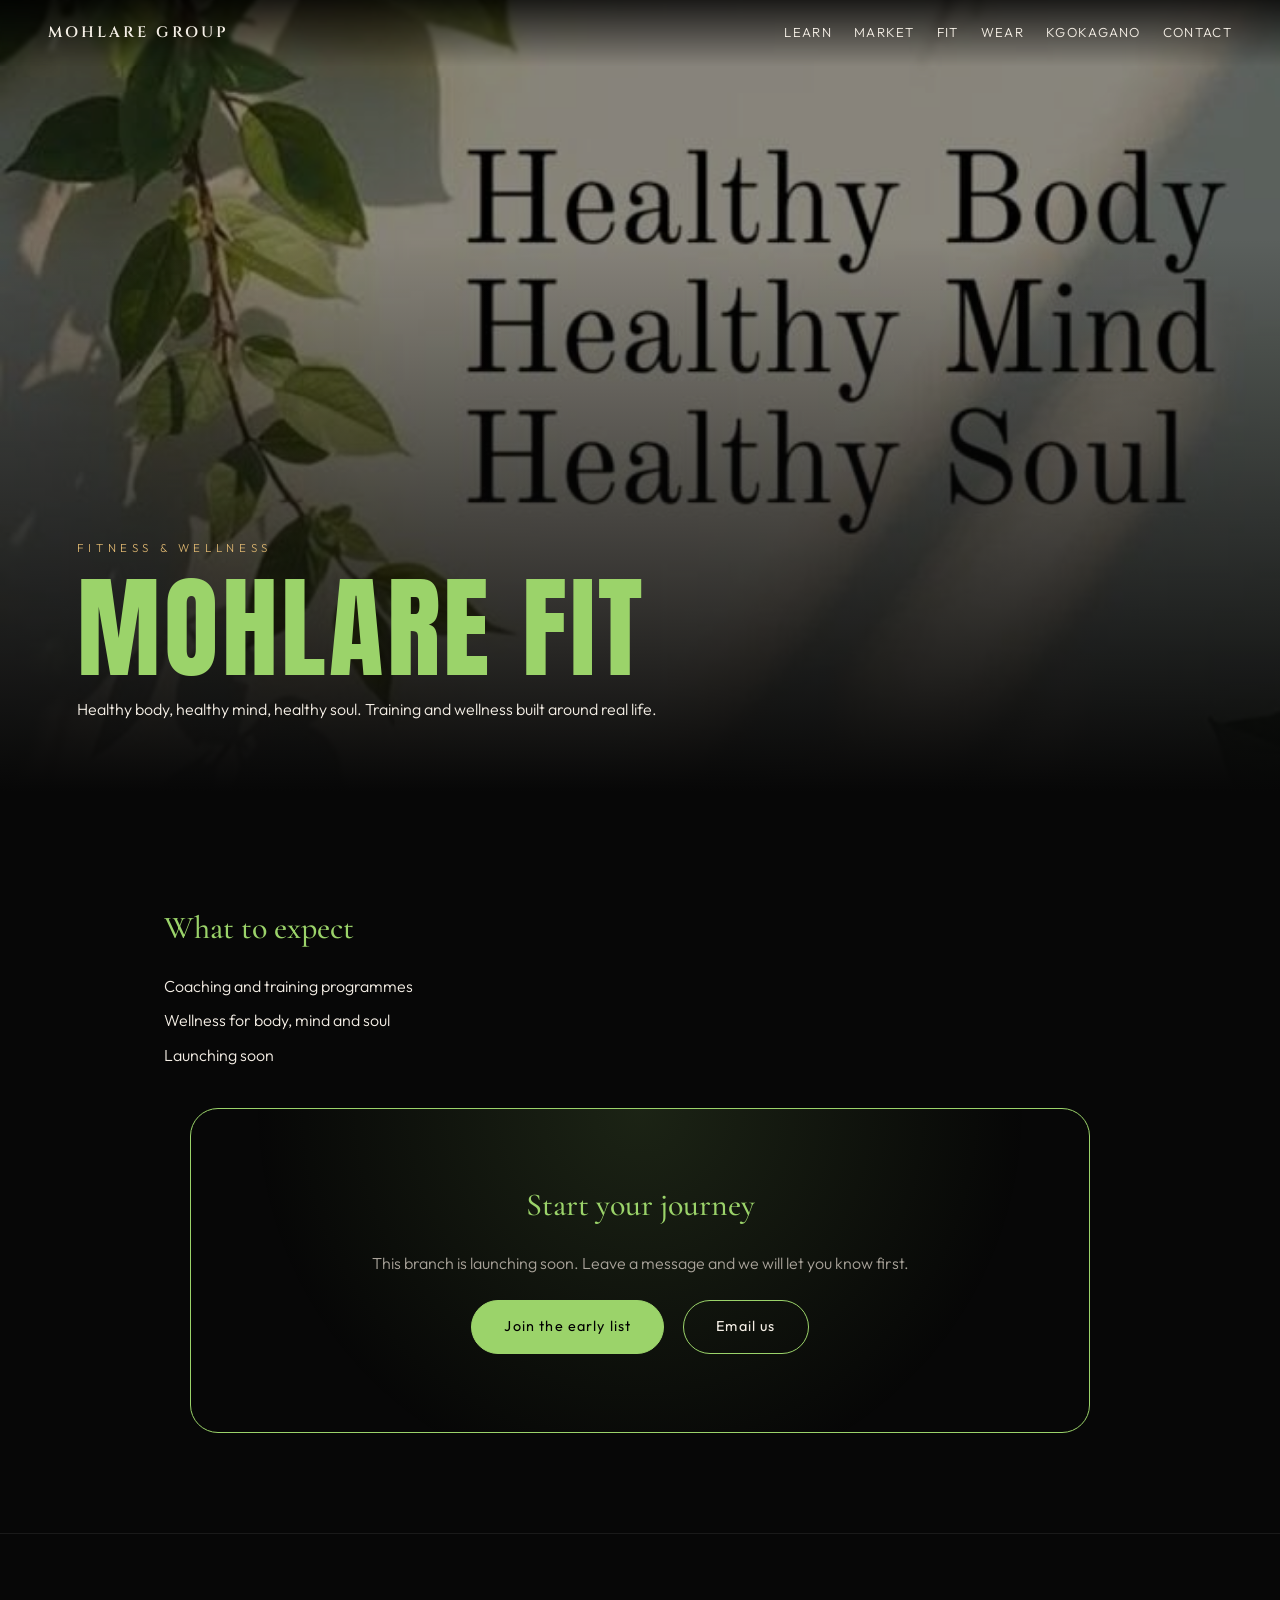
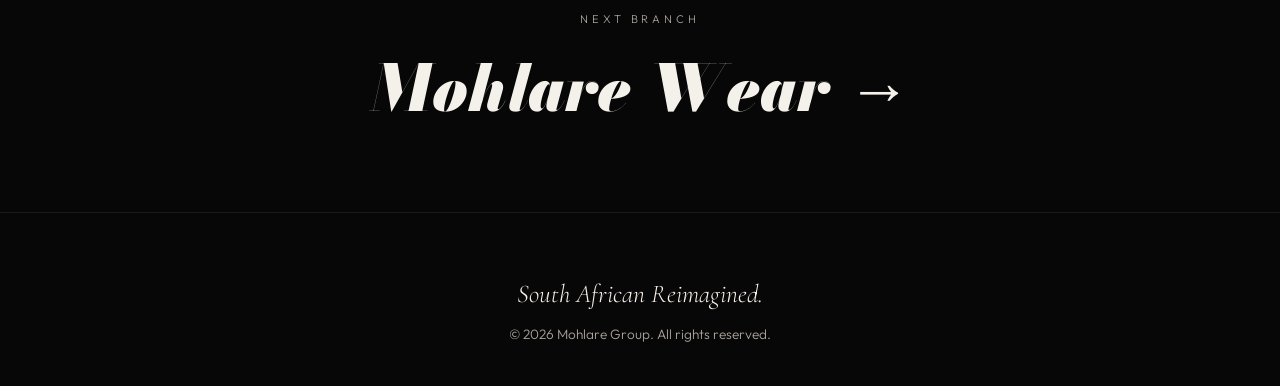
==== fit.html @ c8f8142b "Add files via upload" ====
<!DOCTYPE html>
<html lang="en-ZA"><head><meta charset="utf-8">
<meta name="viewport" content="width=device-width,initial-scale=1,viewport-fit=cover">
<title>Mohlare Fit | Mohlare Group</title><meta name="description" content="Healthy body, healthy mind, healthy soul. Training and wellness built around real life.">
<meta property="og:title" content="Mohlare Fit | Mohlare Group"><meta property="og:description" content="Healthy body, healthy mind, healthy soul. Training and wellness built around real life."><meta property="og:type" content="website">
<meta name="theme-color" content="#070707">
<link rel="preconnect" href="https://fonts.googleapis.com"><link rel="preconnect" href="https://fonts.gstatic.com" crossorigin>
<link href="https://fonts.googleapis.com/css2?family=Anton&family=Bodoni+Moda:ital,wght@1,900&family=Cinzel:wght@600&family=Cormorant+Garamond:ital,wght@0,500;1,500&family=Fraunces:wght@600&family=Oswald:wght@700&family=Outfit:wght@300;400&family=Space+Grotesk:wght@700&display=swap" rel="stylesheet"><link rel="stylesheet" href="style.css"></head><body><header class="top"><a class="logo" href="index.html#divisions">MOHLARE GROUP</a>
<nav><a href="learn.html">Learn</a><a href="market.html">Market</a><a href="fit.html">Fit</a><a href="wear.html">Wear</a><a href="kgokagano.html">Kgokagano</a><a href="index.html#contact">Contact</a></nav></header><main class="d-fit"><section class="dhero"><img src="img/fit.jpg" alt="Mohlare Fit"><div>
<div class="eyebrow">Fitness & Wellness</div><h1 class="f-fit">Mohlare Fit</h1><p>Healthy body, healthy mind, healthy soul. Training and wellness built around real life.</p></div></section><div class="wrap"><h3 class="rv">What to expect</h3><ul class="rv" style="list-style:none;display:grid;gap:8px"><li>Coaching and training programmes</li><li>Wellness for body, mind and soul</li><li>Launching soon</li></ul><div class="cta rv"><h3>Start your journey</h3><p style="color:var(--mute);margin-bottom:16px">This branch is launching soon. Leave a message and we will let you know first.</p>
<a class="btn solid" target="_blank" rel="noopener" href="https://wa.me/27631340328?text=Hi%20Mohlare%20Group,%20I%20am%20interested%20in%20Mohlare%20Fit">Join the early list</a>
<a class="btn" href="mailto:hx16mane@gmail.com?subject=Mohlare%20Fit">Email us</a></div></div>
<a class="next" href="wear.html"><small>Next branch</small><span class="f-wear" style="--accent:#f4f0ea">Mohlare Wear &rarr;</span></a></main><footer><div class="tagline">South African Reimagined.</div>
<p>&copy; 2026 Mohlare Group. All rights reserved.</p></footer><script src="app.js"></script></body></html>
---- style.css ----
:root{--bg:#070707;--ink:#f5efe6;--mute:#a9a39a;--gold:#d8b26e;--accent:#d8b26e;--ease:cubic-bezier(.22,.61,.36,1);
--sans:'Outfit',system-ui,sans-serif;--serif:'Cormorant Garamond',Georgia,serif}
*{box-sizing:border-box;margin:0;padding:0}
html{scroll-behavior:smooth}
body{background:var(--bg);color:var(--ink);font-family:var(--sans);font-weight:300;line-height:1.65;overflow-x:hidden;opacity:0;animation:pin 1s var(--ease) .05s forwards;transition:opacity .45s ease}
body.leaving{opacity:0!important;animation:none}
@keyframes pin{to{opacity:1}}
a{color:inherit;text-decoration:none}
img{max-width:100%;display:block}
::selection{background:var(--gold);color:#000}

/* buttons */
.btn{display:inline-block;padding:14px 32px;border:1px solid var(--accent);color:var(--ink);border-radius:999px;font-weight:400;letter-spacing:.08em;font-size:.9rem;background:transparent;cursor:pointer;transition:transform .35s var(--ease),background .35s,color .35s,box-shadow .35s}
.btn:hover{transform:scale(1.07);background:var(--accent);color:#000;box-shadow:0 10px 40px color-mix(in srgb,var(--accent) 45%,transparent)}
.btn.solid{background:var(--accent);color:#000}
.btn.solid:hover{filter:brightness(1.12)}

/* ===== intro ===== */
#intro{position:fixed;inset:0;z-index:100;background:radial-gradient(70vmax 70vmax at 50% 55%,#1a1409,#000 70%);display:flex;flex-direction:column;align-items:center;justify-content:center;overflow:hidden;transition:opacity 1.2s ease,visibility 0s 1.2s}
#intro.gone{opacity:0;visibility:hidden}
#intro::before{content:"";position:absolute;inset:0;background:repeating-linear-gradient(0deg,#ffffff05 0 1px,transparent 1px 3px);pointer-events:none}
.stack{display:flex;align-items:center;gap:clamp(10px,2vw,28px);animation:pan 5s var(--ease) both}
@keyframes pan{from{transform:translateY(34vh)}to{transform:none}}
.name{font-family:'Cinzel','Cormorant Garamond',Georgia,serif;font-weight:600;font-size:clamp(1.5rem,5.4vw,4.9rem);letter-spacing:.14em;line-height:1.15;white-space:nowrap;color:#f6e9c8;text-shadow:0 0 22px #e9c97a66,0 0 60px #c8964a44;display:flex}
.name .m{display:inline-block;overflow:hidden;padding:.1em 0 .15em}
.name .m i{display:inline-block;font-style:normal;transform:translateY(115%);animation:rise 1.5s var(--ease) forwards;animation-delay:calc(var(--i)*.09s + .4s)}
.name .sp{width:.35em}
@keyframes rise{to{transform:none}}
.treewrap{position:relative;width:clamp(56px,10vw,130px);aspect-ratio:1}
.tree{width:100%;height:100%;overflow:visible;filter:drop-shadow(0 0 10px #fff6)}
.tree path{fill:none;stroke:#fff;stroke-width:2.4;stroke-linecap:round;stroke-linejoin:round;stroke-dasharray:1;stroke-dashoffset:1;animation:draw 2.4s ease forwards;animation-delay:calc(var(--d)*.3s + 2.2s)}
@keyframes draw{to{stroke-dashoffset:0}}
.star{position:absolute;right:-18%;top:-22%;width:48%;opacity:0;transform:scale(0) rotate(0);animation:glim 3.4s ease-in-out 3.9s infinite;filter:drop-shadow(0 0 12px #fff) drop-shadow(0 0 28px #fff)}
@keyframes glim{0%{opacity:0;transform:scale(0) rotate(0)}35%{opacity:1;transform:scale(1) rotate(90deg)}55%{opacity:.85;transform:scale(.75) rotate(135deg)}100%{opacity:0;transform:scale(0) rotate(180deg)}}
.bottom{position:absolute;bottom:7vh;left:0;right:0;text-align:center;display:flex;flex-direction:column;align-items:center;gap:8px}
.bottom>*{opacity:0;transform:translateY(24px);animation:up 1.6s var(--ease) forwards}
.welcome{font-family:var(--serif);font-style:italic;font-size:clamp(1.6rem,4vw,2.6rem);animation-delay:4.4s}
.tag{letter-spacing:.42em;text-transform:uppercase;font-size:.72rem;color:var(--gold);animation-delay:5s}
.bottom .btn{margin-top:18px;animation-delay:5.6s}
@keyframes up{to{opacity:1;transform:none}}

/* ===== header / footer ===== */
header.top{position:fixed;top:0;left:0;right:0;z-index:50;display:flex;justify-content:space-between;align-items:center;padding:18px clamp(18px,4vw,48px);background:linear-gradient(#000c,transparent);backdrop-filter:blur(2px)}
.logo{font-family:'Cinzel',Georgia,serif;letter-spacing:.2em;font-size:.95rem;font-weight:600}
header nav{display:flex;gap:22px;font-size:.82rem;letter-spacing:.1em;text-transform:uppercase}
header nav a{position:relative;padding:4px 0;transition:color .3s}
header nav a::after{content:"";position:absolute;left:0;bottom:0;height:1px;width:0;background:var(--gold);transition:width .4s var(--ease)}
header nav a:hover{color:var(--gold)}header nav a:hover::after{width:100%}
@media(max-width:700px){header nav a:not(:last-child){display:none}}
footer{padding:60px clamp(18px,5vw,64px) 40px;border-top:1px solid #ffffff14;text-align:center;color:var(--mute);font-size:.85rem}
footer .tagline{font-family:var(--serif);font-style:italic;font-size:1.6rem;color:var(--ink);margin-bottom:8px}

/* ===== home ===== */
.hero{min-height:100vh;display:flex;flex-direction:column;justify-content:center;align-items:center;text-align:center;padding:120px 24px 60px;background:radial-gradient(60vmax 40vmax at 50% 30%,#2a1f0d88,transparent),var(--bg)}
.hero h1{font-family:'Cinzel',Georgia,serif;font-weight:600;font-size:clamp(2.2rem,7vw,5.2rem);letter-spacing:.12em;line-height:1.15}
.hero p{max-width:46ch;margin:22px 0 34px;color:var(--mute);font-size:1.1rem}
.eyebrow{letter-spacing:.4em;text-transform:uppercase;font-size:.72rem;color:var(--gold);margin-bottom:18px}
.section-title{font-family:var(--serif);font-size:clamp(2rem,5vw,3.4rem);font-weight:500;text-align:center;margin:80px 0 50px}
.div{display:grid;grid-template-columns:1fr 1fr;min-height:70vh;max-width:1300px;margin:0 auto 40px;gap:0;align-items:stretch}
.div:nth-of-type(even) .pic{order:2}
.pic{position:relative;overflow:hidden;min-height:340px}
.pic img{width:100%;height:100%;object-fit:cover;transition:transform 1.6s var(--ease),filter .6s;filter:saturate(.9) brightness(.85)}
.div:hover .pic img{transform:scale(1.06);filter:none}
.pic::after{content:"";position:absolute;inset:0;background:linear-gradient(90deg,transparent 50%,var(--bg));pointer-events:none}
.div:nth-of-type(even) .pic::after{background:linear-gradient(270deg,transparent 50%,var(--bg))}
.txt{padding:clamp(28px,5vw,70px);display:flex;flex-direction:column;justify-content:center;gap:16px}
.txt h2{font-size:clamp(2.2rem,5vw,3.8rem);line-height:1.05;color:var(--accent)}
.txt .lead{color:var(--mute)}
.txt ul{list-style:none;display:grid;gap:6px}
.txt li::before{content:"\2726";color:var(--accent);margin-right:10px;font-size:.8em}
.badge{align-self:flex-start;font-size:.7rem;letter-spacing:.25em;text-transform:uppercase;padding:5px 14px;border:1px solid var(--accent);border-radius:99px;color:var(--accent)}
.badge.live{background:var(--accent);color:#000}
.txt .btn{align-self:flex-start;margin-top:8px}
@media(max-width:820px){.div{grid-template-columns:1fr}.div:nth-of-type(even) .pic{order:0}.pic::after{background:linear-gradient(transparent 50%,var(--bg))!important}}
.contact{max-width:900px;margin:90px auto;padding:0 24px;text-align:center}
.cards{display:grid;grid-template-columns:repeat(auto-fit,minmax(220px,1fr));gap:18px;margin-top:34px}
.card{padding:26px;border:1px solid #ffffff1c;border-radius:18px;background:#ffffff08;transition:transform .4s var(--ease),border-color .4s}
.card:hover{transform:translateY(-6px);border-color:var(--gold)}
.card b{display:block;color:var(--gold);font-weight:400;letter-spacing:.15em;font-size:.72rem;text-transform:uppercase;margin-bottom:6px}

/* ===== division pages ===== */
.dhero{position:relative;min-height:88vh;display:flex;align-items:flex-end;padding:140px clamp(20px,6vw,90px) 70px;overflow:hidden}
.dhero img{position:absolute;inset:0;width:100%;height:100%;object-fit:cover;filter:brightness(.55);animation:kb 18s ease-in-out infinite alternate}
@keyframes kb{to{transform:scale(1.07)}}
.dhero::after{content:"";position:absolute;inset:0;background:linear-gradient(transparent 30%,var(--bg))}
.dhero>div{position:relative;z-index:2;max-width:720px}
.dhero h1{font-size:clamp(3rem,10vw,7rem);line-height:.95;color:var(--accent);margin:14px 0}
.wrap{max-width:1000px;margin:0 auto;padding:60px 24px}
.wrap h3{font-family:var(--serif);font-size:2rem;font-weight:500;margin:50px 0 18px;color:var(--accent)}
.bands{display:grid;grid-template-columns:repeat(auto-fit,minmax(210px,1fr));gap:16px}
.steps{counter-reset:s;display:grid;gap:14px}
.steps li{list-style:none;counter-increment:s;padding:18px 22px 18px 70px;position:relative;border:1px solid #ffffff1c;border-radius:16px;transition:transform .4s var(--ease),border-color .4s}
.steps li:hover{transform:translateX(8px);border-color:var(--accent)}
.steps li::before{content:counter(s);position:absolute;left:20px;top:12px;font-size:2rem;color:var(--accent);font-family:var(--serif)}
.cta{text-align:center;padding:70px 24px;margin:40px auto;max-width:900px;border:1px solid var(--accent);border-radius:28px;background:radial-gradient(circle at 50% 0,color-mix(in srgb,var(--accent) 14%,transparent),transparent 70%)}
.cta h3{margin-top:0}.cta .btn{margin:8px}
.next{display:block;padding:70px 24px;text-align:center;border-top:1px solid #ffffff14;transition:background .5s}
.next:hover{background:#ffffff08}
.next small{letter-spacing:.35em;text-transform:uppercase;color:var(--mute);font-size:.7rem}
.next span{display:block;font-size:clamp(2rem,6vw,4rem);color:var(--accent);margin-top:6px;transition:transform .5s var(--ease)}
.next:hover span{transform:translateX(14px)}

/* division fonts */
.f-learn{font-family:'Fraunces',Georgia,serif;font-weight:600;--accent:#e0b35a}
.f-market{font-family:'Oswald','Arial Narrow',sans-serif;font-weight:700;text-transform:uppercase;letter-spacing:.04em;--accent:#ff5a4d}
.f-fit{font-family:'Anton',Impact,sans-serif;font-weight:400;text-transform:uppercase;letter-spacing:.03em;--accent:#9bd36a}
.f-wear{font-family:'Bodoni Moda','Playfair Display',Georgia,serif;font-weight:900;font-style:italic;--accent:#f4f0ea}
.f-kgokagano{font-family:'Space Grotesk',system-ui,sans-serif;font-weight:700;letter-spacing:-.02em;--accent:#59d2ff}
.d-learn{--accent:#e0b35a}.d-market{--accent:#ff5a4d}.d-fit{--accent:#9bd36a}.d-wear{--accent:#f4f0ea}.d-kgokagano{--accent:#59d2ff}

/* reveal */
.rv{opacity:0;transform:translateY(40px);transition:opacity 1.2s var(--ease),transform 1.2s var(--ease)}
.rv.in{opacity:1;transform:none}
@media(prefers-reduced-motion:reduce){*{animation-duration:.01ms!important;transition-duration:.01ms!important}}

@media(max-width:700px){.stack{flex-direction:column;gap:22px}.name{font-size:6.4vw;letter-spacing:.1em}.treewrap{width:90px}}
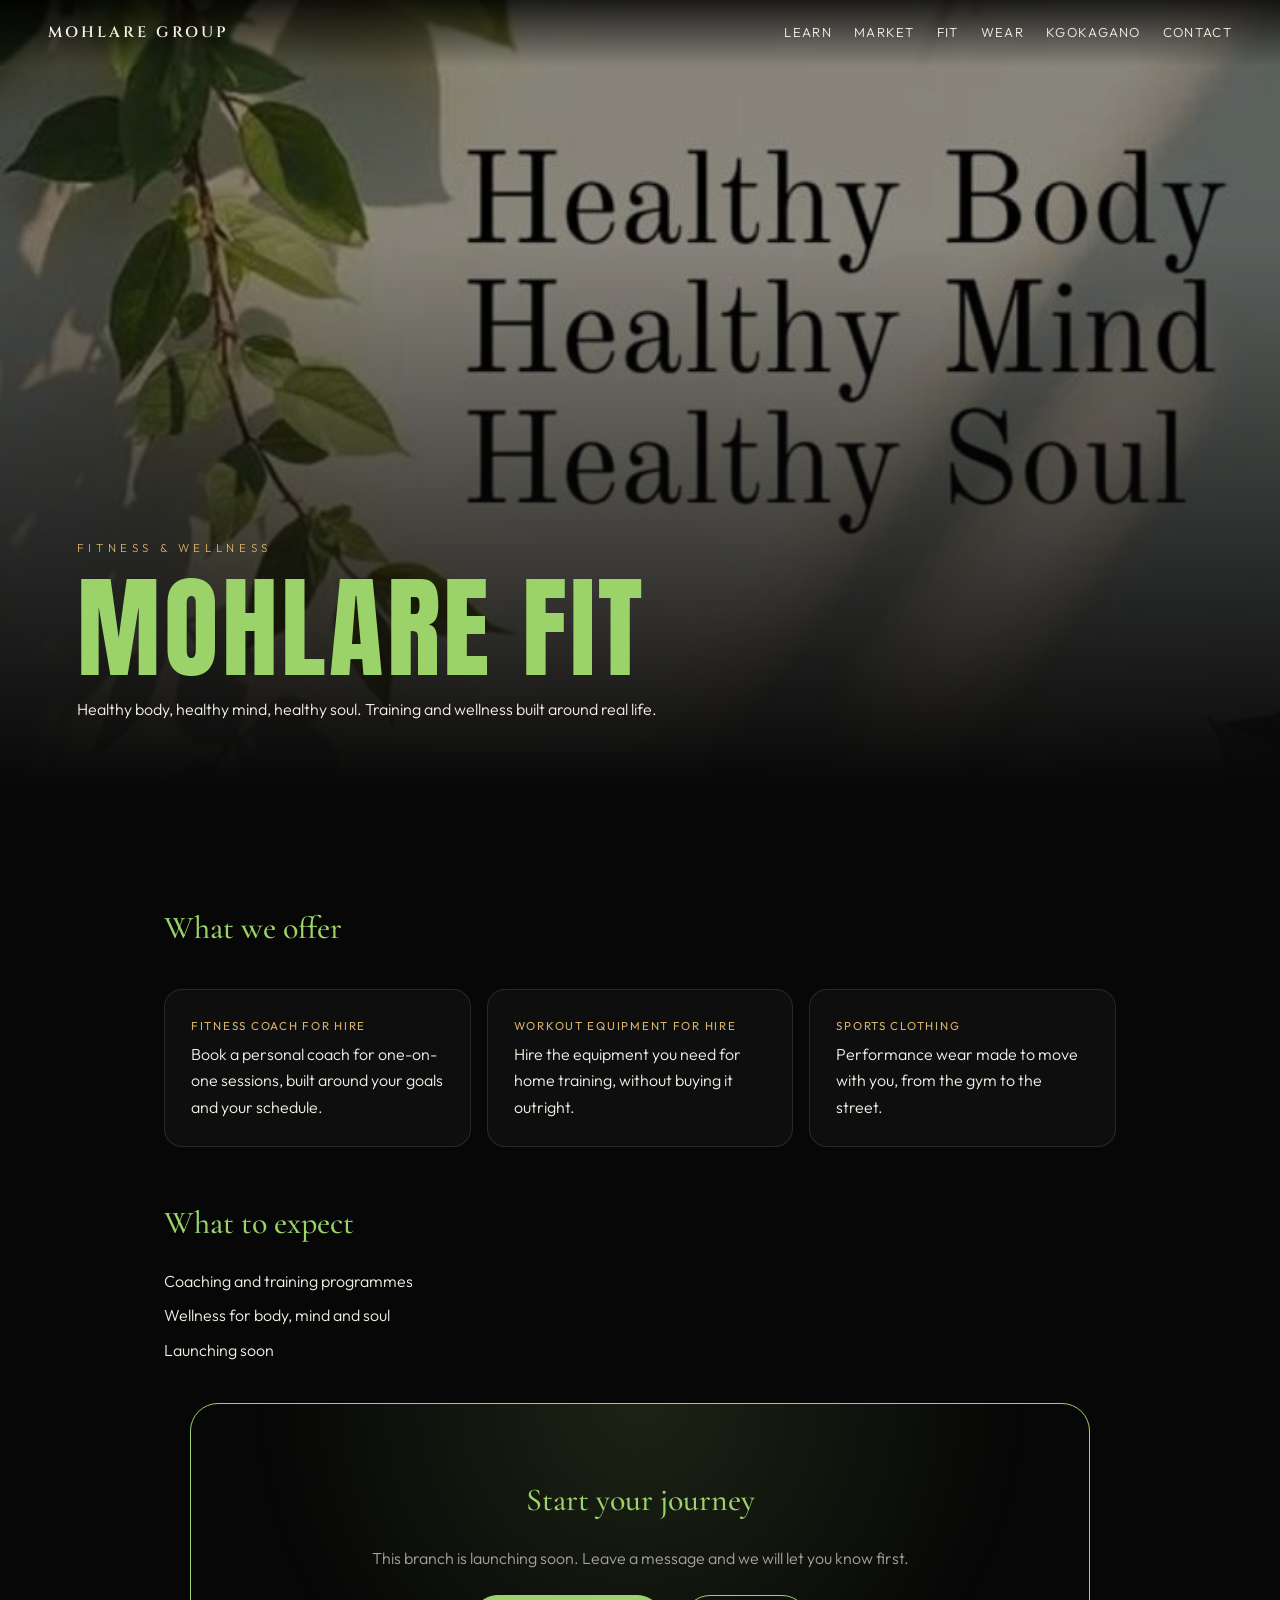
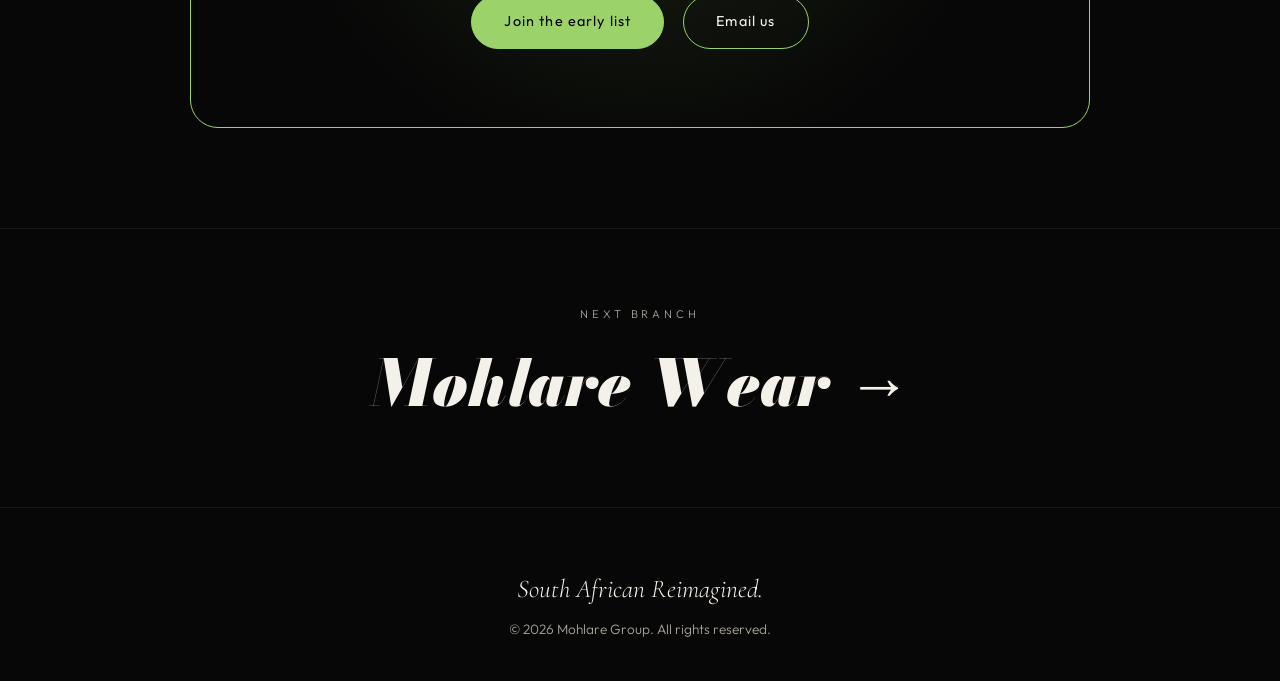
==== commit ba321dd2: "updated fitwear" ====
--- a/fit.html
+++ b/fit.html
@@ -7,8 +7,8 @@
 <link rel="preconnect" href="https://fonts.googleapis.com"><link rel="preconnect" href="https://fonts.gstatic.com" crossorigin>
 <link href="https://fonts.googleapis.com/css2?family=Anton&family=Bodoni+Moda:ital,wght@1,900&family=Cinzel:wght@600&family=Cormorant+Garamond:ital,wght@0,500;1,500&family=Fraunces:wght@600&family=Oswald:wght@700&family=Outfit:wght@300;400&family=Space+Grotesk:wght@700&display=swap" rel="stylesheet"><link rel="stylesheet" href="style.css"></head><body><header class="top"><a class="logo" href="index.html#divisions">MOHLARE GROUP</a>
 <nav><a href="learn.html">Learn</a><a href="market.html">Market</a><a href="fit.html">Fit</a><a href="wear.html">Wear</a><a href="kgokagano.html">Kgokagano</a><a href="index.html#contact">Contact</a></nav></header><main class="d-fit"><section class="dhero"><img src="img/fit.jpg" alt="Mohlare Fit"><div>
-<div class="eyebrow">Fitness & Wellness</div><h1 class="f-fit">Mohlare Fit</h1><p>Healthy body, healthy mind, healthy soul. Training and wellness built around real life.</p></div></section><div class="wrap"><h3 class="rv">What to expect</h3><ul class="rv" style="list-style:none;display:grid;gap:8px"><li>Coaching and training programmes</li><li>Wellness for body, mind and soul</li><li>Launching soon</li></ul><div class="cta rv"><h3>Start your journey</h3><p style="color:var(--mute);margin-bottom:16px">This branch is launching soon. Leave a message and we will let you know first.</p>
+<div class="eyebrow">Fitness & Wellness</div><h1 class="f-fit">Mohlare Fit</h1><p>Healthy body, healthy mind, healthy soul. Training and wellness built around real life.</p></div></section><div class="wrap"><h3 class="rv">What we offer</h3><div class="cards bands rv"><div class="card"><b>Fitness Coach for Hire</b>Book a personal coach for one-on-one sessions, built around your goals and your schedule.</div><div class="card"><b>Workout Equipment for Hire</b>Hire the equipment you need for home training, without buying it outright.</div><div class="card"><b>Sports Clothing</b>Performance wear made to move with you, from the gym to the street.</div></div><h3 class="rv">What to expect</h3><ul class="rv" style="list-style:none;display:grid;gap:8px"><li>Coaching and training programmes</li><li>Wellness for body, mind and soul</li><li>Launching soon</li></ul><div class="cta rv"><h3>Start your journey</h3><p style="color:var(--mute);margin-bottom:16px">This branch is launching soon. Leave a message and we will let you know first.</p>
 <a class="btn solid" target="_blank" rel="noopener" href="https://wa.me/27631340328?text=Hi%20Mohlare%20Group,%20I%20am%20interested%20in%20Mohlare%20Fit">Join the early list</a>
 <a class="btn" href="mailto:hx16mane@gmail.com?subject=Mohlare%20Fit">Email us</a></div></div>
 <a class="next" href="wear.html"><small>Next branch</small><span class="f-wear" style="--accent:#f4f0ea">Mohlare Wear &rarr;</span></a></main><footer><div class="tagline">South African Reimagined.</div>
-<p>&copy; 2026 Mohlare Group. All rights reserved.</p></footer><script src="app.js"></script></body></html>+<p>&copy; 2026 Mohlare Group. All rights reserved.</p></footer><script src="app.js"></script></body></html>
